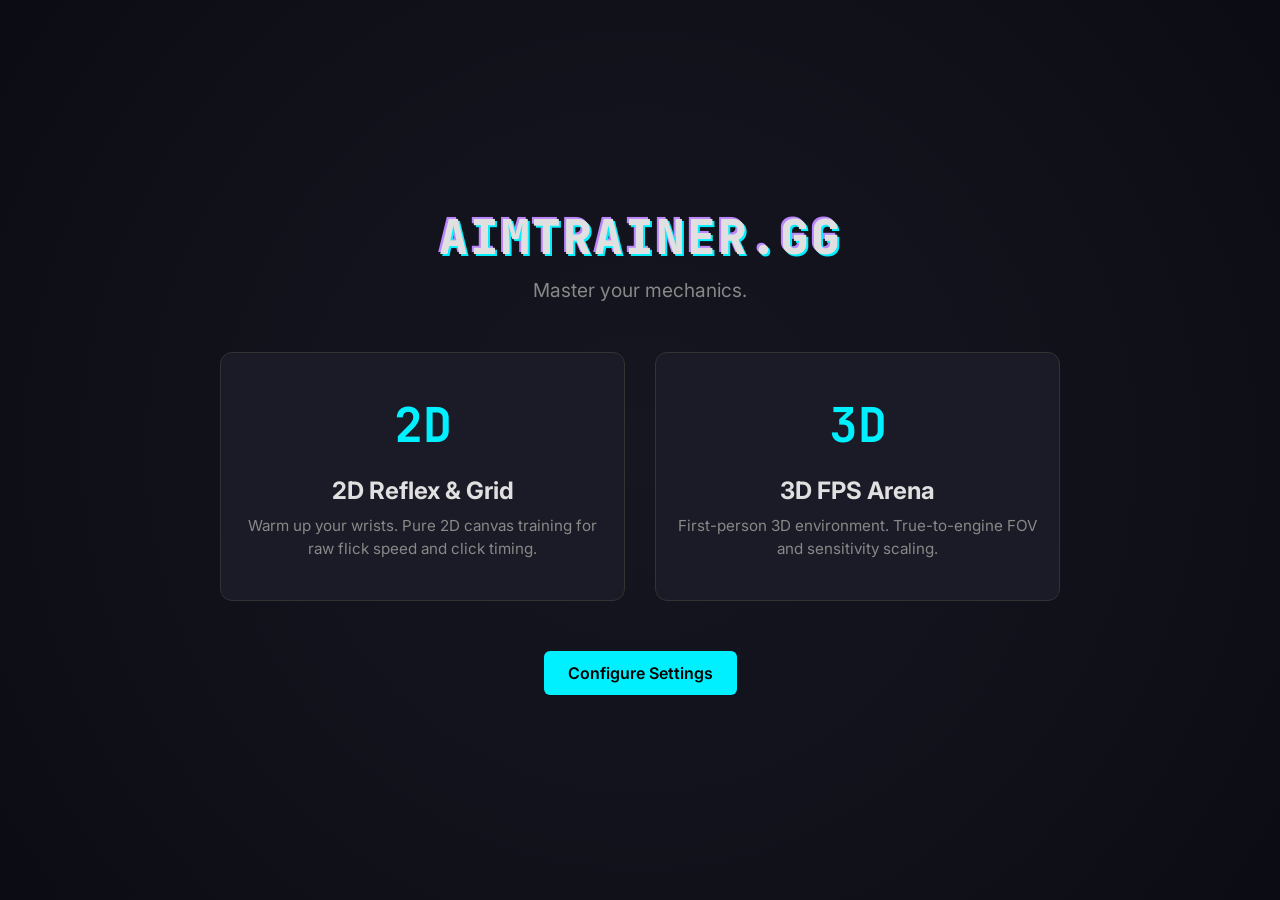
==== index.html @ eeb2322b "Add files via upload" ====
<!DOCTYPE html>
<html lang="en">
<head>
    <meta charset="UTF-8">
    <meta name="viewport" content="width=device-width, initial-scale=1.0">
    <title>AimTrainer.gg | Elite Aim Training</title>
    <link rel="stylesheet" href="main.css">
    <link href="https://fonts.googleapis.com/css2?family=Inter:wght@400;600;800&family=JetBrains+Mono:wght@700&display=swap" rel="stylesheet">
</head>
<body class="hub-body">
    <div class="hub-container">
        <header class="hub-header">
            <h1 class="glitch" data-text="AIMTRAINER.GG">AIMTRAINER.GG</h1>
            <p>Master your mechanics.</p>
        </header>
        
        <main class="mode-selection">
            <a href="2d.html" class="mode-card">
                <div class="mode-icon">2D</div>
                <h2>2D Reflex & Grid</h2>
                <p>Warm up your wrists. Pure 2D canvas training for raw flick speed and click timing.</p>
            </a>
            
            <a href="3d.html" class="mode-card">
                <div class="mode-icon">3D</div>
                <h2>3D FPS Arena</h2>
                <p>First-person 3D environment. True-to-engine FOV and sensitivity scaling.</p>
            </a>
        </main>
        
        <div class="hub-footer">
             <button id="open-settings-hub" class="btn primary-btn">Configure Settings</button>
        </div>
    </div>
    
    <!-- Settings Modal Include -->
    <div id="settings-overlay" class="modal-overlay hidden">
        <div class="modal-content settings-modal">
            <div class="modal-header">
                <h2>Game Settings</h2>
                <button id="close-settings" class="close-btn">&times;</button>
            </div>
            
            <div class="settings-tabs">
                <button class="tab-btn active" data-tab="sens">Mouse & Sens</button>
                <button class="tab-btn" data-tab="crosshair">Crosshair</button>
                <button class="tab-btn" data-tab="display">HUD & Display</button>
                <button class="tab-btn" data-tab="audio">Audio</button>
            </div>
            
            <div class="tab-content-container">
                <!-- Sens Tab -->
                <div id="tab-sens" class="tab-pane active">
                    <div class="setting-group">
                        <label>Base Sensitivity (Multiplier)</label>
                        <div class="slider-group">
                            <input type="range" id="sens-slider" min="0.1" max="5.0" step="0.01" value="1.0">
                            <input type="number" id="sens-input" min="0.1" max="10.0" step="0.01" value="1.0">
                        </div>
                    </div>
                    <div class="setting-group">
                        <label>Game Conversion Preset</label>
                        <select id="sens-preset">
                            <option value="raw">Raw Input</option>
                            <option value="valorant">Valorant (Sens * 1.0)</option>
                            <option value="cs2">CS2 / Apex (Sens * 3.18)</option>
                            <option value="overwatch">Overwatch 2 (Sens * 10.60)</option>
                        </select>
                    </div>
                </div>
                
                <!-- Crosshair Tab -->
                <div id="tab-crosshair" class="tab-pane">
                    <div class="crosshair-preview-box">
                        <div id="crosshair-preview"></div>
                    </div>
                    <div class="setting-group">
                        <label>Style</label>
                        <select id="xhair-style">
                            <option value="cross">Classic Cross (+)</option>
                            <option value="dot">Dot Only</option>
                            <option value="circle">Circle</option>
                            <option value="crossdot">Cross + Dot</option>
                        </select>
                    </div>
                    <div class="setting-group">
                        <label>Color</label>
                        <input type="color" id="xhair-color" value="#00ffff">
                    </div>
                    <div class="setting-group">
                        <label>Length</label>
                        <input type="range" id="xhair-length" min="2" max="30" value="10">
                    </div>
                    <div class="setting-group">
                        <label>Thickness</label>
                        <input type="range" id="xhair-thickness" min="1" max="10" value="2">
                    </div>
                    <div class="setting-group">
                        <label>Gap</label>
                        <input type="range" id="xhair-gap" min="0" max="20" value="5">
                    </div>
                </div>
                
                <!-- Display Tab -->
                <div id="tab-display" class="tab-pane">
                    <div class="setting-group">
                        <label>3D Field of View (FOV)</label>
                        <div class="slider-group">
                             <input type="range" id="fov-slider" min="60" max="120" value="90">
                             <span id="fov-display">90</span>
                        </div>
                    </div>
                     <div class="setting-group checkbox-group">
                        <input type="checkbox" id="show-fps" checked>
                        <label for="show-fps">Show FPS Counter</label>
                    </div>
                    <div class="setting-group checkbox-group">
                        <input type="checkbox" id="show-hitmarker" checked>
                        <label for="show-hitmarker">Show Hitmarker</label>
                    </div>
                </div>
                
                <!-- Audio Tab -->
                <div id="tab-audio" class="tab-pane">
                    <div class="setting-group">
                        <label>Master Volume</label>
                        <input type="range" id="vol-master" min="0" max="100" value="50">
                    </div>
                     <div class="setting-group">
                        <label>Hit Sound (Ding)</label>
                        <input type="range" id="vol-hit" min="0" max="100" value="80">
                    </div>
                    <button id="test-hit-sound" class="btn secondary-btn">Test Hit Sound</button>
                </div>
            </div>
        </div>
    </div>
    
    <script src="settings.js"></script>
    <script src="sound.js"></script>
    <script>
        // Hub specific logic
        document.getElementById('open-settings-hub').addEventListener('click', () => {
            document.getElementById('settings-overlay').classList.remove('hidden');
        });
        document.getElementById('close-settings').addEventListener('click', () => {
            document.getElementById('settings-overlay').classList.add('hidden');
            window.SettingsManager.saveSettings();
        });
    </script>
</body>
</html>
---- main.css ----
:root {
    --bg-dark: #0c0d14;
    --bg-panel: #1a1b26;
    --accent-cyan: #00f0ff;
    --accent-purple: #bb86fc;
    --text-main: #e0e0e0;
    --text-muted: #888;
    --danger: #ff5555;
    
    font-family: 'Inter', sans-serif;
}

* { box-sizing: border-box; margin: 0; padding: 0; }

body {
    background-color: var(--bg-dark);
    color: var(--text-main);
}

/* Typography & Glitch */
.glitch {
    font-family: 'JetBrains Mono', monospace;
    font-size: 3rem;
    font-weight: 800;
    text-transform: uppercase;
    position: relative;
    color: var(--text-main);
    text-shadow: 2px 2px var(--accent-cyan), -2px -2px var(--accent-purple);
    letter-spacing: 2px;
}

/* Hub Styling */
.hub-body {
    display: flex;
    justify-content: center;
    align-items: center;
    min-height: 100vh;
    background: radial-gradient(circle at center, #151620 0%, #0c0d14 100%);
}
.hub-container {
    max-width: 900px;
    width: 90%;
    text-align: center;
}
.hub-header p {
    color: var(--text-muted);
    margin-top: 10px;
    font-size: 1.2rem;
}
.mode-selection {
    display: flex;
    gap: 30px;
    margin: 50px 0;
    justify-content: center;
}
.mode-card {
    background: var(--bg-panel);
    border: 1px solid #333;
    border-radius: 12px;
    padding: 40px 20px;
    width: 45%;
    text-decoration: none;
    color: var(--text-main);
    transition: all 0.3s ease;
    display: flex;
    flex-direction: column;
    align-items: center;
}
.mode-card:hover {
    border-color: var(--accent-cyan);
    transform: translateY(-5px);
    box-shadow: 0 10px 30px rgba(0, 240, 255, 0.1);
}
.mode-icon {
    font-family: 'JetBrains Mono', monospace;
    font-size: 3rem;
    font-weight: bold;
    color: var(--accent-cyan);
    margin-bottom: 20px;
}
.mode-card h2 { margin-bottom: 10px; }
.mode-card p { color: var(--text-muted); font-size: 0.95rem; line-height: 1.5; }

/* Buttons */
.btn {
    padding: 12px 24px;
    border: none;
    border-radius: 6px;
    font-family: 'Inter', sans-serif;
    font-weight: 600;
    cursor: pointer;
    transition: 0.2s;
    font-size: 1rem;
    text-decoration: none;
    display: inline-block;
}
.primary-btn {
    background: var(--accent-cyan);
    color: #000;
}
.primary-btn:hover {
    background: #4dffff;
    box-shadow: 0 0 15px rgba(0, 240, 255, 0.4);
}
.secondary-btn {
    background: transparent;
    border: 1px solid var(--text-muted);
    color: var(--text-main);
}
.secondary-btn:hover {
    background: rgba(255,255,255,0.05);
    border-color: var(--text-main);
}
.btn-group {
    display: flex;
    gap: 15px;
    justify-content: center;
    margin-top: 20px;
}

/* Modals */
.modal-overlay {
    position: fixed;
    top: 0; left: 0; width: 100%; height: 100%;
    background: rgba(12, 13, 20, 0.85);
    backdrop-filter: blur(5px);
    display: flex;
    justify-content: center;
    align-items: center;
    z-index: 1000;
    opacity: 1;
    transition: opacity 0.2s;
}
.modal-overlay.hidden {
    opacity: 0;
    pointer-events: none;
}
.modal-content {
    background: var(--bg-panel);
    border: 1px solid #333;
    border-radius: 12px;
    padding: 30px;
    width: 90%;
    max-width: 600px;
    text-align: center;
    box-shadow: 0 25px 50px rgba(0,0,0,0.5);
}
.modal-content h2 {
    font-family: 'JetBrains Mono', monospace;
    color: var(--accent-cyan);
    margin-bottom: 15px;
    font-size: 1.8rem;
}

/* Settings Specific */
.settings-modal {
    text-align: left;
}
.modal-header {
    display: flex;
    justify-content: space-between;
    align-items: center;
    margin-bottom: 20px;
    border-bottom: 1px solid #333;
    padding-bottom: 15px;
}
.modal-header h2 { margin: 0; }
.close-btn {
    background: none; border: none; color: var(--text-muted);
    font-size: 2rem; cursor: pointer; line-height: 1;
}
.close-btn:hover { color: var(--danger); }

.settings-tabs {
    display: flex;
    border-bottom: 1px solid #333;
    margin-bottom: 20px;
}
.tab-btn {
    background: none; border: none; color: var(--text-muted);
    padding: 10px 20px; font-size: 1rem; cursor: pointer;
    border-bottom: 2px solid transparent;
}
.tab-btn.active {
    color: var(--accent-cyan);
    border-bottom-color: var(--accent-cyan);
}
.tab-btn:hover:not(.active) { color: var(--text-main); }

.tab-pane { display: none; }
.tab-pane.active { display: block; animation: fadeIn 0.3s; }

@keyframes fadeIn {
    from { opacity: 0; transform: translateY(5px); }
    to { opacity: 1; transform: translateY(0); }
}

.setting-group {
    margin-bottom: 20px;
}
.setting-group label {
    display: block; margin-bottom: 8px; font-weight: 600; color: #ccc;
}
.setting-group input[type="range"] {
    width: 100%; cursor: pointer; accent-color: var(--accent-cyan);
}
.slider-group {
    display: flex; align-items: center; gap: 15px;
}
.slider-group input[type="number"] {
    width: 80px; padding: 5px; background: #222; border: 1px solid #444;
    color: white; border-radius: 4px;
}
.slider-group span { font-family: 'JetBrains Mono', monospace; }

.setting-group select {
    width: 100%; padding: 10px; background: #222; border: 1px solid #444;
    color: white; border-radius: 4px; font-family: 'Inter', sans-serif;
}

.checkbox-group {
    display: flex; align-items: center; gap: 10px;
}
.checkbox-group input { width: 18px; height: 18px; accent-color: var(--accent-cyan);}
.checkbox-group label { margin: 0; display: inline; }

.crosshair-preview-box {
    background: #2a2b36;
    height: 150px;
    border-radius: 8px;
    margin-bottom: 20px;
    display: flex;
    justify-content: center;
    align-items: center;
    border: 1px solid #444;
    position: relative;
    overflow: hidden;
}
/* Grid background for preview */
.crosshair-preview-box::before {
    content: ''; position: absolute; top:0; left:0; right:0; bottom:0;
    background-image: linear-gradient(#333 1px, transparent 1px), linear-gradient(90deg, #333 1px, transparent 1px);
    background-size: 20px 20px; opacity: 0.3;
}

/* Results Grid */
.results-grid {
    display: grid; grid-template-columns: 1fr 1fr; gap: 15px; margin: 25px 0; text-align: left;
}
.result-item {
    background: rgba(0,0,0,0.2); padding: 15px; border-radius: 8px;
    display: flex; justify-content: space-between; align-items: center;
}
.result-item span:first-child { color: var(--text-muted); font-size: 0.9rem; text-transform: uppercase; }
.result-item span:last-child { font-family: 'JetBrains Mono', monospace; font-size: 1.2rem; font-weight: bold; }
.result-item .highlight { color: var(--accent-cyan); font-size: 1.5rem;}
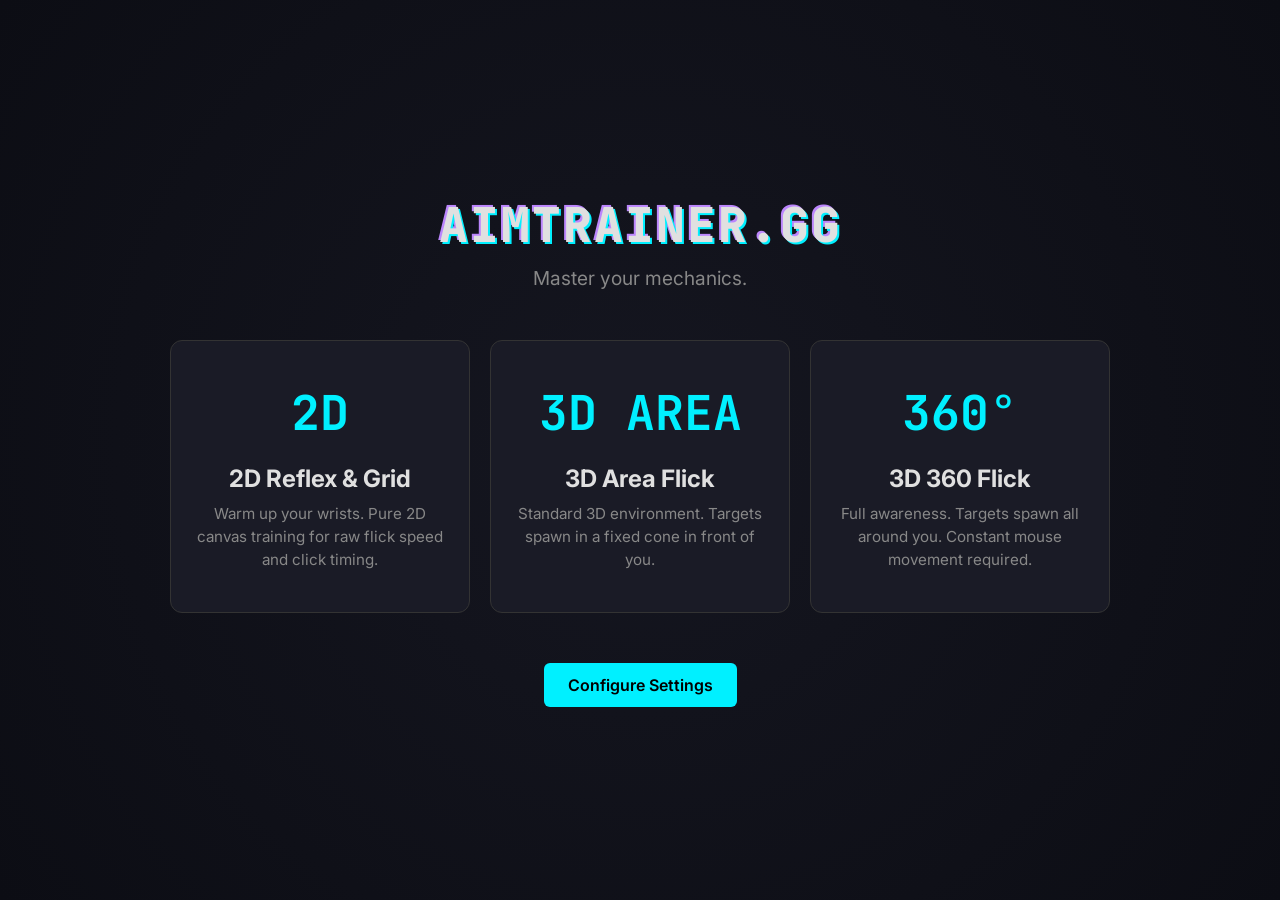
==== commit e977db08: "Add files via upload" ====
--- a/index.html
+++ b/index.html
@@ -5,9 +5,12 @@
     <meta name="viewport" content="width=device-width, initial-scale=1.0">
     <title>AimTrainer.gg | Elite Aim Training</title>
     <link rel="stylesheet" href="main.css">
+    
     <link href="https://fonts.googleapis.com/css2?family=Inter:wght@400;600;800&family=JetBrains+Mono:wght@700&display=swap" rel="stylesheet">
+    
 </head>
 <body class="hub-body">
+    
     <div class="hub-container">
         <header class="hub-header">
             <h1 class="glitch" data-text="AIMTRAINER.GG">AIMTRAINER.GG</h1>
@@ -21,10 +24,16 @@
                 <p>Warm up your wrists. Pure 2D canvas training for raw flick speed and click timing.</p>
             </a>
             
-            <a href="3d.html" class="mode-card">
-                <div class="mode-icon">3D</div>
-                <h2>3D FPS Arena</h2>
-                <p>First-person 3D environment. True-to-engine FOV and sensitivity scaling.</p>
+            <a href="3d.html?mode=area" class="mode-card">
+                <div class="mode-icon">3D AREA</div>
+                <h2>3D Area Flick</h2>
+                <p>Standard 3D environment. Targets spawn in a fixed cone in front of you.</p>
+            </a>
+
+            <a href="3d.html?mode=360" class="mode-card">
+                <div class="mode-icon">360°</div>
+                <h2>3D 360 Flick</h2>
+                <p>Full awareness. Targets spawn all around you. Constant mouse movement required.</p>
             </a>
         </main>
         
@@ -32,8 +41,9 @@
              <button id="open-settings-hub" class="btn primary-btn">Configure Settings</button>
         </div>
     </div>
+
     
-    <!-- Settings Modal Include -->
+    <!-- Shared Settings Modal -->
     <div id="settings-overlay" class="modal-overlay hidden">
         <div class="modal-content settings-modal">
             <div class="modal-header">
@@ -44,7 +54,7 @@
             <div class="settings-tabs">
                 <button class="tab-btn active" data-tab="sens">Mouse & Sens</button>
                 <button class="tab-btn" data-tab="crosshair">Crosshair</button>
-                <button class="tab-btn" data-tab="display">HUD & Display</button>
+                <button class="tab-btn" data-tab="display">HUD & Targets</button>
                 <button class="tab-btn" data-tab="audio">Audio</button>
             </div>
             
@@ -104,6 +114,18 @@
                 <!-- Display Tab -->
                 <div id="tab-display" class="tab-pane">
                     <div class="setting-group">
+                        <label>Target Shape</label>
+                        <select id="target-shape">
+                            <option value="square">Squares / Cubes</option>
+                            <option value="circle">Circles / Spheres</option>
+                        </select>
+                    </div>
+                    <div class="setting-group checkbox-group">
+                        <input type="checkbox" id="show-target-hitboxes">
+                        <label for="show-target-hitboxes">Show Target Hitboxes (Red Outline)</label>
+                    </div>
+                    <hr style="border: 1px solid #333; margin: 15px 0;">
+                    <div class="setting-group">
                         <label>3D Field of View (FOV)</label>
                         <div class="slider-group">
                              <input type="range" id="fov-slider" min="60" max="120" value="90">
@@ -136,10 +158,10 @@
         </div>
     </div>
     
+    
     <script src="settings.js"></script>
     <script src="sound.js"></script>
     <script>
-        // Hub specific logic
         document.getElementById('open-settings-hub').addEventListener('click', () => {
             document.getElementById('settings-overlay').classList.remove('hidden');
         });
@@ -148,5 +170,6 @@
             window.SettingsManager.saveSettings();
         });
     </script>
+
 </body>
 </html>
--- a/main.css
+++ b/main.css
@@ -1,257 +1,53 @@
 
-:root {
-    --bg-dark: #0c0d14;
-    --bg-panel: #1a1b26;
-    --accent-cyan: #00f0ff;
-    --accent-purple: #bb86fc;
-    --text-main: #e0e0e0;
-    --text-muted: #888;
-    --danger: #ff5555;
-    
-    font-family: 'Inter', sans-serif;
-}
-
+:root { --bg-dark: #0c0d14; --bg-panel: #1a1b26; --accent-cyan: #00f0ff; --accent-purple: #bb86fc; --text-main: #e0e0e0; --text-muted: #888; --danger: #ff5555; font-family: 'Inter', sans-serif; }
 * { box-sizing: border-box; margin: 0; padding: 0; }
-
-body {
-    background-color: var(--bg-dark);
-    color: var(--text-main);
-}
-
-/* Typography & Glitch */
-.glitch {
-    font-family: 'JetBrains Mono', monospace;
-    font-size: 3rem;
-    font-weight: 800;
-    text-transform: uppercase;
-    position: relative;
-    color: var(--text-main);
-    text-shadow: 2px 2px var(--accent-cyan), -2px -2px var(--accent-purple);
-    letter-spacing: 2px;
-}
-
-/* Hub Styling */
-.hub-body {
-    display: flex;
-    justify-content: center;
-    align-items: center;
-    min-height: 100vh;
-    background: radial-gradient(circle at center, #151620 0%, #0c0d14 100%);
-}
-.hub-container {
-    max-width: 900px;
-    width: 90%;
-    text-align: center;
-}
-.hub-header p {
-    color: var(--text-muted);
-    margin-top: 10px;
-    font-size: 1.2rem;
-}
-.mode-selection {
-    display: flex;
-    gap: 30px;
-    margin: 50px 0;
-    justify-content: center;
-}
-.mode-card {
-    background: var(--bg-panel);
-    border: 1px solid #333;
-    border-radius: 12px;
-    padding: 40px 20px;
-    width: 45%;
-    text-decoration: none;
-    color: var(--text-main);
-    transition: all 0.3s ease;
-    display: flex;
-    flex-direction: column;
-    align-items: center;
-}
-.mode-card:hover {
-    border-color: var(--accent-cyan);
-    transform: translateY(-5px);
-    box-shadow: 0 10px 30px rgba(0, 240, 255, 0.1);
-}
-.mode-icon {
-    font-family: 'JetBrains Mono', monospace;
-    font-size: 3rem;
-    font-weight: bold;
-    color: var(--accent-cyan);
-    margin-bottom: 20px;
-}
+body { background-color: var(--bg-dark); color: var(--text-main); }
+.glitch { font-family: 'JetBrains Mono', monospace; font-size: 3rem; font-weight: 800; text-transform: uppercase; position: relative; color: var(--text-main); text-shadow: 2px 2px var(--accent-cyan), -2px -2px var(--accent-purple); letter-spacing: 2px; }
+.hub-body { display: flex; justify-content: center; align-items: center; min-height: 100vh; background: radial-gradient(circle at center, #151620 0%, #0c0d14 100%); }
+.hub-container { max-width: 1000px; width: 95%; text-align: center; }
+.hub-header p { color: var(--text-muted); margin-top: 10px; font-size: 1.2rem; }
+.mode-selection { display: flex; gap: 20px; margin: 50px 0; justify-content: center; flex-wrap: wrap; }
+.mode-card { background: var(--bg-panel); border: 1px solid #333; border-radius: 12px; padding: 40px 20px; width: 30%; min-width: 250px; text-decoration: none; color: var(--text-main); transition: all 0.3s ease; display: flex; flex-direction: column; align-items: center; }
+.mode-card:hover { border-color: var(--accent-cyan); transform: translateY(-5px); box-shadow: 0 10px 30px rgba(0, 240, 255, 0.1); }
+.mode-icon { font-family: 'JetBrains Mono', monospace; font-size: 3rem; font-weight: bold; color: var(--accent-cyan); margin-bottom: 20px; }
 .mode-card h2 { margin-bottom: 10px; }
 .mode-card p { color: var(--text-muted); font-size: 0.95rem; line-height: 1.5; }
-
-/* Buttons */
-.btn {
-    padding: 12px 24px;
-    border: none;
-    border-radius: 6px;
-    font-family: 'Inter', sans-serif;
-    font-weight: 600;
-    cursor: pointer;
-    transition: 0.2s;
-    font-size: 1rem;
-    text-decoration: none;
-    display: inline-block;
-}
-.primary-btn {
-    background: var(--accent-cyan);
-    color: #000;
-}
-.primary-btn:hover {
-    background: #4dffff;
-    box-shadow: 0 0 15px rgba(0, 240, 255, 0.4);
-}
-.secondary-btn {
-    background: transparent;
-    border: 1px solid var(--text-muted);
-    color: var(--text-main);
-}
-.secondary-btn:hover {
-    background: rgba(255,255,255,0.05);
-    border-color: var(--text-main);
-}
-.btn-group {
-    display: flex;
-    gap: 15px;
-    justify-content: center;
-    margin-top: 20px;
-}
-
-/* Modals */
-.modal-overlay {
-    position: fixed;
-    top: 0; left: 0; width: 100%; height: 100%;
-    background: rgba(12, 13, 20, 0.85);
-    backdrop-filter: blur(5px);
-    display: flex;
-    justify-content: center;
-    align-items: center;
-    z-index: 1000;
-    opacity: 1;
-    transition: opacity 0.2s;
-}
-.modal-overlay.hidden {
-    opacity: 0;
-    pointer-events: none;
-}
-.modal-content {
-    background: var(--bg-panel);
-    border: 1px solid #333;
-    border-radius: 12px;
-    padding: 30px;
-    width: 90%;
-    max-width: 600px;
-    text-align: center;
-    box-shadow: 0 25px 50px rgba(0,0,0,0.5);
-}
-.modal-content h2 {
-    font-family: 'JetBrains Mono', monospace;
-    color: var(--accent-cyan);
-    margin-bottom: 15px;
-    font-size: 1.8rem;
-}
-
-/* Settings Specific */
-.settings-modal {
-    text-align: left;
-}
-.modal-header {
-    display: flex;
-    justify-content: space-between;
-    align-items: center;
-    margin-bottom: 20px;
-    border-bottom: 1px solid #333;
-    padding-bottom: 15px;
-}
+.btn { padding: 12px 24px; border: none; border-radius: 6px; font-family: 'Inter', sans-serif; font-weight: 600; cursor: pointer; transition: 0.2s; font-size: 1rem; text-decoration: none; display: inline-block; }
+.primary-btn { background: var(--accent-cyan); color: #000; }
+.primary-btn:hover { background: #4dffff; box-shadow: 0 0 15px rgba(0, 240, 255, 0.4); }
+.secondary-btn { background: transparent; border: 1px solid var(--text-muted); color: var(--text-main); }
+.secondary-btn:hover { background: rgba(255,255,255,0.05); border-color: var(--text-main); }
+.btn-group { display: flex; gap: 15px; justify-content: center; margin-top: 20px; }
+.modal-overlay { position: fixed; top: 0; left: 0; width: 100%; height: 100%; background: rgba(12, 13, 20, 0.85); backdrop-filter: blur(5px); display: flex; justify-content: center; align-items: center; z-index: 1000; opacity: 1; transition: opacity 0.2s; }
+.modal-overlay.hidden { opacity: 0; pointer-events: none; }
+.modal-content { background: var(--bg-panel); border: 1px solid #333; border-radius: 12px; padding: 30px; width: 90%; max-width: 600px; text-align: center; box-shadow: 0 25px 50px rgba(0,0,0,0.5); }
+.modal-content h2 { font-family: 'JetBrains Mono', monospace; color: var(--accent-cyan); margin-bottom: 15px; font-size: 1.8rem; }
+.settings-modal { text-align: left; }
+.modal-header { display: flex; justify-content: space-between; align-items: center; margin-bottom: 20px; border-bottom: 1px solid #333; padding-bottom: 15px; }
 .modal-header h2 { margin: 0; }
-.close-btn {
-    background: none; border: none; color: var(--text-muted);
-    font-size: 2rem; cursor: pointer; line-height: 1;
-}
+.close-btn { background: none; border: none; color: var(--text-muted); font-size: 2rem; cursor: pointer; line-height: 1; }
 .close-btn:hover { color: var(--danger); }
-
-.settings-tabs {
-    display: flex;
-    border-bottom: 1px solid #333;
-    margin-bottom: 20px;
-}
-.tab-btn {
-    background: none; border: none; color: var(--text-muted);
-    padding: 10px 20px; font-size: 1rem; cursor: pointer;
-    border-bottom: 2px solid transparent;
-}
-.tab-btn.active {
-    color: var(--accent-cyan);
-    border-bottom-color: var(--accent-cyan);
-}
+.settings-tabs { display: flex; border-bottom: 1px solid #333; margin-bottom: 20px; }
+.tab-btn { background: none; border: none; color: var(--text-muted); padding: 10px 20px; font-size: 1rem; cursor: pointer; border-bottom: 2px solid transparent; }
+.tab-btn.active { color: var(--accent-cyan); border-bottom-color: var(--accent-cyan); }
 .tab-btn:hover:not(.active) { color: var(--text-main); }
-
 .tab-pane { display: none; }
 .tab-pane.active { display: block; animation: fadeIn 0.3s; }
-
-@keyframes fadeIn {
-    from { opacity: 0; transform: translateY(5px); }
-    to { opacity: 1; transform: translateY(0); }
-}
-
-.setting-group {
-    margin-bottom: 20px;
-}
-.setting-group label {
-    display: block; margin-bottom: 8px; font-weight: 600; color: #ccc;
-}
-.setting-group input[type="range"] {
-    width: 100%; cursor: pointer; accent-color: var(--accent-cyan);
-}
-.slider-group {
-    display: flex; align-items: center; gap: 15px;
-}
-.slider-group input[type="number"] {
-    width: 80px; padding: 5px; background: #222; border: 1px solid #444;
-    color: white; border-radius: 4px;
-}
+@keyframes fadeIn { from { opacity: 0; transform: translateY(5px); } to { opacity: 1; transform: translateY(0); } }
+.setting-group { margin-bottom: 20px; }
+.setting-group label { display: block; margin-bottom: 8px; font-weight: 600; color: #ccc; }
+.setting-group input[type="range"] { width: 100%; cursor: pointer; accent-color: var(--accent-cyan); }
+.slider-group { display: flex; align-items: center; gap: 15px; }
+.slider-group input[type="number"] { width: 80px; padding: 5px; background: #222; border: 1px solid #444; color: white; border-radius: 4px; }
 .slider-group span { font-family: 'JetBrains Mono', monospace; }
-
-.setting-group select {
-    width: 100%; padding: 10px; background: #222; border: 1px solid #444;
-    color: white; border-radius: 4px; font-family: 'Inter', sans-serif;
-}
-
-.checkbox-group {
-    display: flex; align-items: center; gap: 10px;
-}
+.setting-group select { width: 100%; padding: 10px; background: #222; border: 1px solid #444; color: white; border-radius: 4px; font-family: 'Inter', sans-serif; }
+.checkbox-group { display: flex; align-items: center; gap: 10px; }
 .checkbox-group input { width: 18px; height: 18px; accent-color: var(--accent-cyan);}
 .checkbox-group label { margin: 0; display: inline; }
-
-.crosshair-preview-box {
-    background: #2a2b36;
-    height: 150px;
-    border-radius: 8px;
-    margin-bottom: 20px;
-    display: flex;
-    justify-content: center;
-    align-items: center;
-    border: 1px solid #444;
-    position: relative;
-    overflow: hidden;
-}
-/* Grid background for preview */
-.crosshair-preview-box::before {
-    content: ''; position: absolute; top:0; left:0; right:0; bottom:0;
-    background-image: linear-gradient(#333 1px, transparent 1px), linear-gradient(90deg, #333 1px, transparent 1px);
-    background-size: 20px 20px; opacity: 0.3;
-}
-
-/* Results Grid */
-.results-grid {
-    display: grid; grid-template-columns: 1fr 1fr; gap: 15px; margin: 25px 0; text-align: left;
-}
-.result-item {
-    background: rgba(0,0,0,0.2); padding: 15px; border-radius: 8px;
-    display: flex; justify-content: space-between; align-items: center;
-}
+.crosshair-preview-box { background: #2a2b36; height: 150px; border-radius: 8px; margin-bottom: 20px; display: flex; justify-content: center; align-items: center; border: 1px solid #444; position: relative; overflow: hidden; }
+.crosshair-preview-box::before { content: ''; position: absolute; top:0; left:0; right:0; bottom:0; background-image: linear-gradient(#333 1px, transparent 1px), linear-gradient(90deg, #333 1px, transparent 1px); background-size: 20px 20px; opacity: 0.3; }
+.results-grid { display: grid; grid-template-columns: 1fr 1fr; gap: 15px; margin: 25px 0; text-align: left; }
+.result-item { background: rgba(0,0,0,0.2); padding: 15px; border-radius: 8px; display: flex; justify-content: space-between; align-items: center; }
 .result-item span:first-child { color: var(--text-muted); font-size: 0.9rem; text-transform: uppercase; }
 .result-item span:last-child { font-family: 'JetBrains Mono', monospace; font-size: 1.2rem; font-weight: bold; }
 .result-item .highlight { color: var(--accent-cyan); font-size: 1.5rem;}
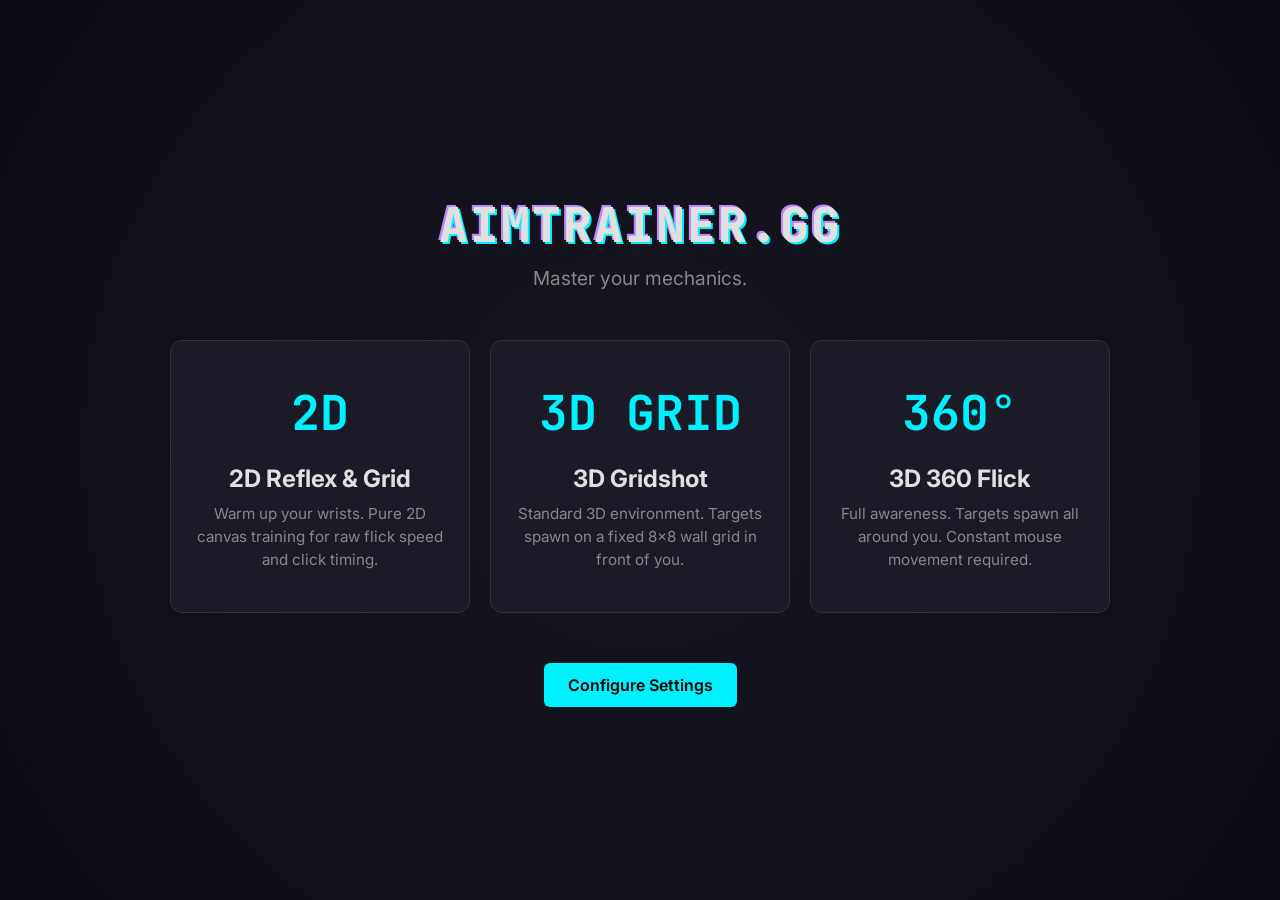
==== commit 0339fff9: "Add files via upload" ====
--- a/index.html
+++ b/index.html
@@ -24,10 +24,10 @@
                 <p>Warm up your wrists. Pure 2D canvas training for raw flick speed and click timing.</p>
             </a>
             
-            <a href="3d.html?mode=area" class="mode-card">
-                <div class="mode-icon">3D AREA</div>
-                <h2>3D Area Flick</h2>
-                <p>Standard 3D environment. Targets spawn in a fixed cone in front of you.</p>
+            <a href="3d.html?mode=grid" class="mode-card">
+                <div class="mode-icon">3D GRID</div>
+                <h2>3D Gridshot</h2>
+                <p>Standard 3D environment. Targets spawn on a fixed 8x8 wall grid in front of you.</p>
             </a>
 
             <a href="3d.html?mode=360" class="mode-card">
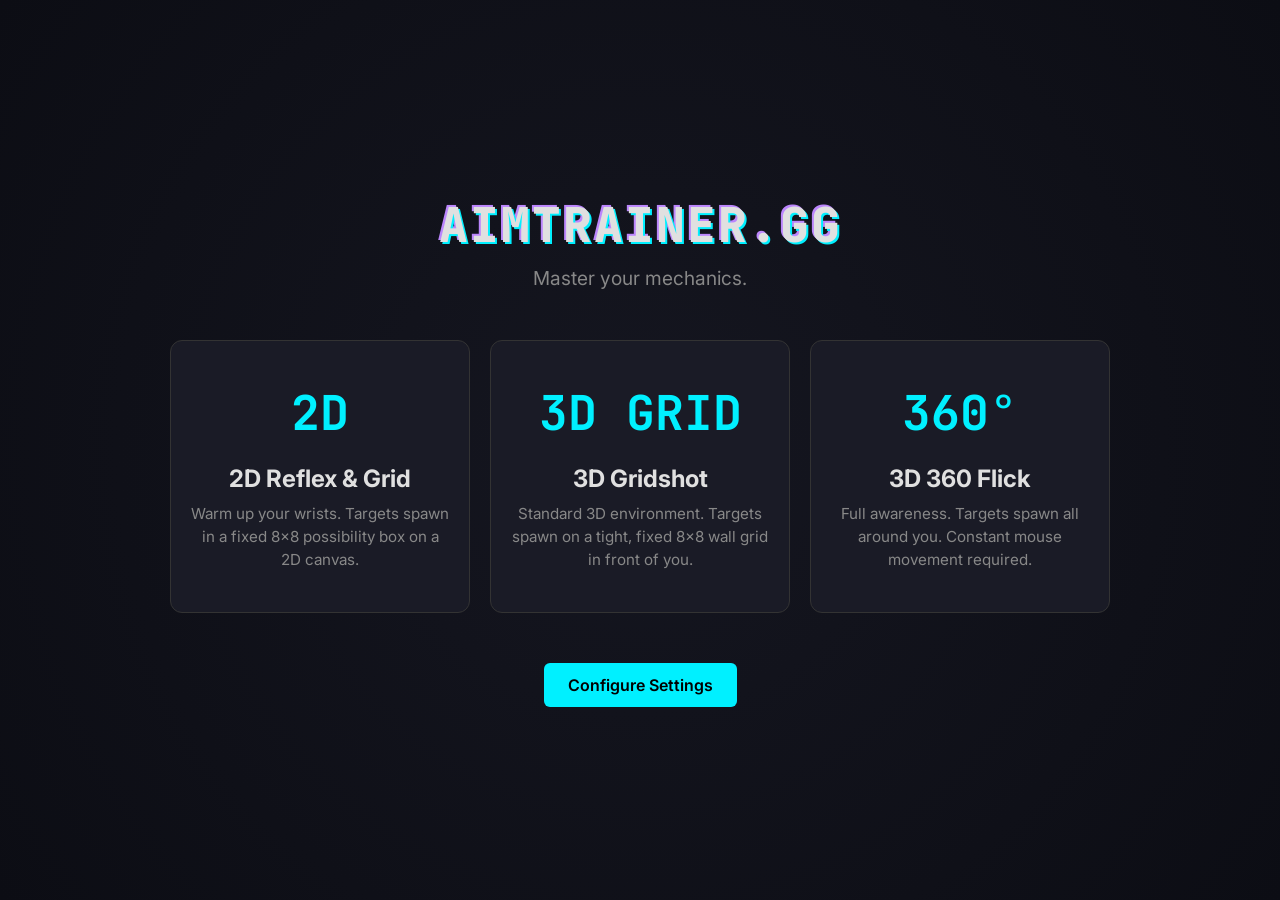
==== commit 91a97732: "Add files via upload" ====
--- a/index.html
+++ b/index.html
@@ -21,13 +21,13 @@
             <a href="2d.html" class="mode-card">
                 <div class="mode-icon">2D</div>
                 <h2>2D Reflex & Grid</h2>
-                <p>Warm up your wrists. Pure 2D canvas training for raw flick speed and click timing.</p>
+                <p>Warm up your wrists. Targets spawn in a fixed 8x8 possibility box on a 2D canvas.</p>
             </a>
             
             <a href="3d.html?mode=grid" class="mode-card">
                 <div class="mode-icon">3D GRID</div>
                 <h2>3D Gridshot</h2>
-                <p>Standard 3D environment. Targets spawn on a fixed 8x8 wall grid in front of you.</p>
+                <p>Standard 3D environment. Targets spawn on a tight, fixed 8x8 wall grid in front of you.</p>
             </a>
 
             <a href="3d.html?mode=360" class="mode-card">
@@ -52,9 +52,10 @@
             </div>
             
             <div class="settings-tabs">
-                <button class="tab-btn active" data-tab="sens">Mouse & Sens</button>
+                <button class="tab-btn active" data-tab="sens">Mouse</button>
                 <button class="tab-btn" data-tab="crosshair">Crosshair</button>
-                <button class="tab-btn" data-tab="display">HUD & Targets</button>
+                <button class="tab-btn" data-tab="target">Target Design</button>
+                <button class="tab-btn" data-tab="display">Display</button>
                 <button class="tab-btn" data-tab="audio">Audio</button>
             </div>
             
@@ -110,9 +111,9 @@
                         <input type="range" id="xhair-gap" min="0" max="20" value="5">
                     </div>
                 </div>
-                
-                <!-- Display Tab -->
-                <div id="tab-display" class="tab-pane">
+
+                <!-- Target Design Tab -->
+                <div id="tab-target" class="tab-pane">
                     <div class="setting-group">
                         <label>Target Shape</label>
                         <select id="target-shape">
@@ -120,11 +121,32 @@
                             <option value="circle">Circles / Spheres</option>
                         </select>
                     </div>
+                    <div class="setting-group">
+                        <label>Target Pattern / Texture</label>
+                        <select id="target-pattern">
+                            <option value="grid">Grid Design (Default)</option>
+                            <option value="solid">Solid Color</option>
+                        </select>
+                    </div>
+                    <div class="setting-group">
+                        <label>Target Color</label>
+                        <input type="color" id="target-color" value="#00f0ff">
+                    </div>
+                    <div class="setting-group">
+                        <label>Target Size (%)</label>
+                        <div class="slider-group">
+                            <input type="range" id="target-size" min="50" max="150" value="100">
+                            <span id="target-size-display">100%</span>
+                        </div>
+                    </div>
                     <div class="setting-group checkbox-group">
                         <input type="checkbox" id="show-target-hitboxes">
-                        <label for="show-target-hitboxes">Show Target Hitboxes (Red Outline)</label>
+                        <label for="show-target-hitboxes">Show Hitboxes (Red Outline)</label>
                     </div>
-                    <hr style="border: 1px solid #333; margin: 15px 0;">
+                </div>
+                
+                <!-- Display Tab -->
+                <div id="tab-display" class="tab-pane">
                     <div class="setting-group">
                         <label>3D Field of View (FOV)</label>
                         <div class="slider-group">
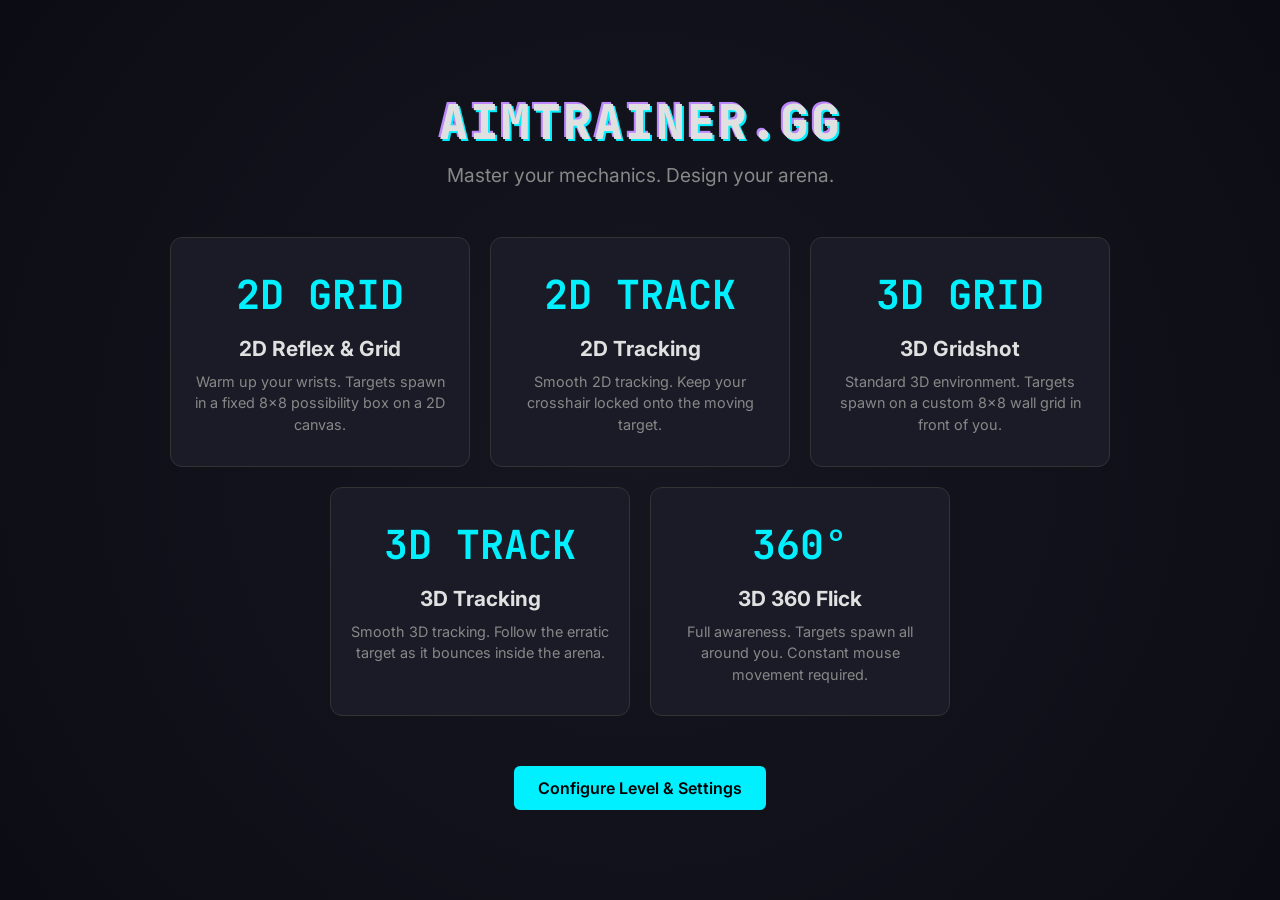
==== commit 9024e9c0: "Add files via upload" ====
--- a/index.html
+++ b/index.html
@@ -5,29 +5,38 @@
     <meta name="viewport" content="width=device-width, initial-scale=1.0">
     <title>AimTrainer.gg | Elite Aim Training</title>
     <link rel="stylesheet" href="main.css">
-    
     <link href="https://fonts.googleapis.com/css2?family=Inter:wght@400;600;800&family=JetBrains+Mono:wght@700&display=swap" rel="stylesheet">
-    
 </head>
 <body class="hub-body">
-    
     <div class="hub-container">
         <header class="hub-header">
             <h1 class="glitch" data-text="AIMTRAINER.GG">AIMTRAINER.GG</h1>
-            <p>Master your mechanics.</p>
+            <p>Master your mechanics. Design your arena.</p>
         </header>
         
         <main class="mode-selection">
-            <a href="2d.html" class="mode-card">
-                <div class="mode-icon">2D</div>
+            <a href="2d.html?mode=grid" class="mode-card">
+                <div class="mode-icon">2D GRID</div>
                 <h2>2D Reflex & Grid</h2>
                 <p>Warm up your wrists. Targets spawn in a fixed 8x8 possibility box on a 2D canvas.</p>
+            </a>
+
+            <a href="2d.html?mode=tracking" class="mode-card">
+                <div class="mode-icon">2D TRACK</div>
+                <h2>2D Tracking</h2>
+                <p>Smooth 2D tracking. Keep your crosshair locked onto the moving target.</p>
             </a>
             
             <a href="3d.html?mode=grid" class="mode-card">
                 <div class="mode-icon">3D GRID</div>
                 <h2>3D Gridshot</h2>
-                <p>Standard 3D environment. Targets spawn on a tight, fixed 8x8 wall grid in front of you.</p>
+                <p>Standard 3D environment. Targets spawn on a custom 8x8 wall grid in front of you.</p>
+            </a>
+
+            <a href="3d.html?mode=tracking" class="mode-card">
+                <div class="mode-icon">3D TRACK</div>
+                <h2>3D Tracking</h2>
+                <p>Smooth 3D tracking. Follow the erratic target as it bounces inside the arena.</p>
             </a>
 
             <a href="3d.html?mode=360" class="mode-card">
@@ -38,11 +47,10 @@
         </main>
         
         <div class="hub-footer">
-             <button id="open-settings-hub" class="btn primary-btn">Configure Settings</button>
+             <button id="open-settings-hub" class="btn primary-btn">Configure Level & Settings</button>
         </div>
     </div>
 
-    
     <!-- Shared Settings Modal -->
     <div id="settings-overlay" class="modal-overlay hidden">
         <div class="modal-content settings-modal">
@@ -55,6 +63,7 @@
                 <button class="tab-btn active" data-tab="sens">Mouse</button>
                 <button class="tab-btn" data-tab="crosshair">Crosshair</button>
                 <button class="tab-btn" data-tab="target">Target Design</button>
+                <button class="tab-btn" data-tab="arena">Level / Arena</button>
                 <button class="tab-btn" data-tab="display">Display</button>
                 <button class="tab-btn" data-tab="audio">Audio</button>
             </div>
@@ -135,7 +144,7 @@
                     <div class="setting-group">
                         <label>Target Size (%)</label>
                         <div class="slider-group">
-                            <input type="range" id="target-size" min="50" max="150" value="100">
+                            <input type="range" id="target-size" min="30" max="150" value="100">
                             <span id="target-size-display">100%</span>
                         </div>
                     </div>
@@ -144,6 +153,30 @@
                         <label for="show-target-hitboxes">Show Hitboxes (Red Outline)</label>
                     </div>
                 </div>
+
+                <!-- Arena Level Designer Tab -->
+                <div id="tab-arena" class="tab-pane">
+                    <div class="setting-group">
+                        <label>Possibox Size / Scale (%)</label>
+                        <div class="slider-group">
+                            <input type="range" id="arena-scale" min="40" max="150" value="100">
+                            <span id="arena-scale-display">100%</span>
+                        </div>
+                        <p style="font-size: 0.8rem; color: #888; margin-top: 5px;">Scales the 8x8 spawning grid bounds (2D & 3D).</p>
+                    </div>
+                    <div class="setting-group">
+                        <label>Target Distance (3D Only)</label>
+                        <div class="slider-group">
+                            <input type="range" id="arena-dist" min="10" max="50" value="20">
+                            <span id="arena-dist-display">20m</span>
+                        </div>
+                        <p style="font-size: 0.8rem; color: #888; margin-top: 5px;">How far away the spawning wall is pushed.</p>
+                    </div>
+                    <div class="setting-group checkbox-group">
+                        <input type="checkbox" id="show-gun" checked>
+                        <label for="show-gun">Show 3D Gun Model</label>
+                    </div>
+                </div>
                 
                 <!-- Display Tab -->
                 <div id="tab-display" class="tab-pane">
@@ -179,8 +212,7 @@
             </div>
         </div>
     </div>
-    
-    
+
     <script src="settings.js"></script>
     <script src="sound.js"></script>
     <script>
@@ -192,6 +224,5 @@
             window.SettingsManager.saveSettings();
         });
     </script>
-
 </body>
 </html>
--- a/main.css
+++ b/main.css
@@ -7,11 +7,11 @@
 .hub-container { max-width: 1000px; width: 95%; text-align: center; }
 .hub-header p { color: var(--text-muted); margin-top: 10px; font-size: 1.2rem; }
 .mode-selection { display: flex; gap: 20px; margin: 50px 0; justify-content: center; flex-wrap: wrap; }
-.mode-card { background: var(--bg-panel); border: 1px solid #333; border-radius: 12px; padding: 40px 20px; width: 30%; min-width: 250px; text-decoration: none; color: var(--text-main); transition: all 0.3s ease; display: flex; flex-direction: column; align-items: center; }
+.mode-card { background: var(--bg-panel); border: 1px solid #333; border-radius: 12px; padding: 30px 20px; width: 30%; min-width: 250px; text-decoration: none; color: var(--text-main); transition: all 0.3s ease; display: flex; flex-direction: column; align-items: center; }
 .mode-card:hover { border-color: var(--accent-cyan); transform: translateY(-5px); box-shadow: 0 10px 30px rgba(0, 240, 255, 0.1); }
-.mode-icon { font-family: 'JetBrains Mono', monospace; font-size: 3rem; font-weight: bold; color: var(--accent-cyan); margin-bottom: 20px; }
-.mode-card h2 { margin-bottom: 10px; }
-.mode-card p { color: var(--text-muted); font-size: 0.95rem; line-height: 1.5; }
+.mode-icon { font-family: 'JetBrains Mono', monospace; font-size: 2.5rem; font-weight: bold; color: var(--accent-cyan); margin-bottom: 15px; }
+.mode-card h2 { margin-bottom: 10px; font-size: 1.3rem; }
+.mode-card p { color: var(--text-muted); font-size: 0.9rem; line-height: 1.5; }
 .btn { padding: 12px 24px; border: none; border-radius: 6px; font-family: 'Inter', sans-serif; font-weight: 600; cursor: pointer; transition: 0.2s; font-size: 1rem; text-decoration: none; display: inline-block; }
 .primary-btn { background: var(--accent-cyan); color: #000; }
 .primary-btn:hover { background: #4dffff; box-shadow: 0 0 15px rgba(0, 240, 255, 0.4); }
@@ -27,8 +27,8 @@
 .modal-header h2 { margin: 0; }
 .close-btn { background: none; border: none; color: var(--text-muted); font-size: 2rem; cursor: pointer; line-height: 1; }
 .close-btn:hover { color: var(--danger); }
-.settings-tabs { display: flex; border-bottom: 1px solid #333; margin-bottom: 20px; }
-.tab-btn { background: none; border: none; color: var(--text-muted); padding: 10px 20px; font-size: 1rem; cursor: pointer; border-bottom: 2px solid transparent; }
+.settings-tabs { display: flex; border-bottom: 1px solid #333; margin-bottom: 20px; overflow-x: auto;}
+.tab-btn { background: none; border: none; color: var(--text-muted); padding: 10px 15px; font-size: 0.95rem; cursor: pointer; border-bottom: 2px solid transparent; white-space: nowrap;}
 .tab-btn.active { color: var(--accent-cyan); border-bottom-color: var(--accent-cyan); }
 .tab-btn:hover:not(.active) { color: var(--text-main); }
 .tab-pane { display: none; }
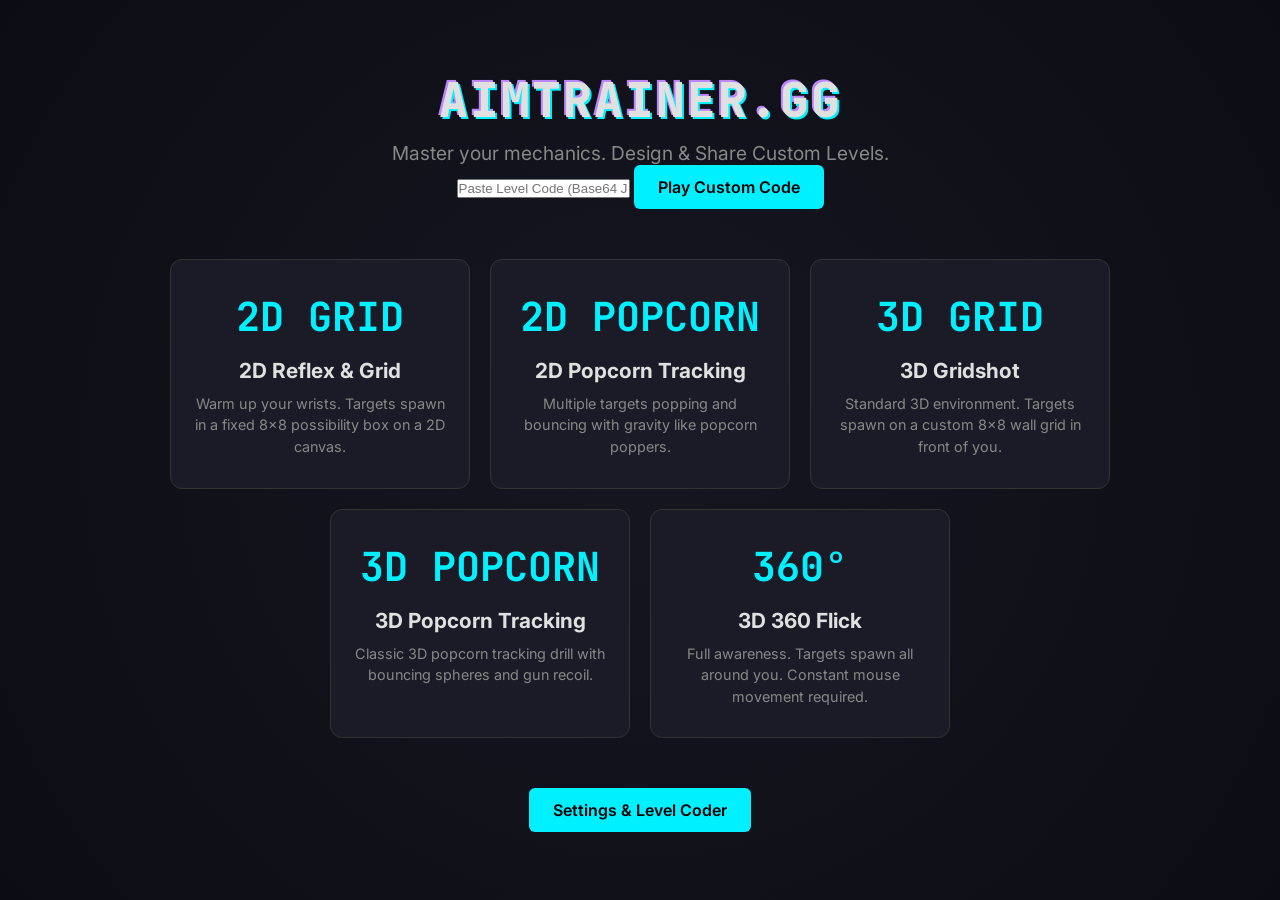
==== commit 8f050315: "Update index.html" ====
--- a/index.html
+++ b/index.html
@@ -11,8 +11,14 @@
     <div class="hub-container">
         <header class="hub-header">
             <h1 class="glitch" data-text="AIMTRAINER.GG">AIMTRAINER.GG</h1>
-            <p>Master your mechanics. Design your arena.</p>
+            <p>Master your mechanics. Design & Share Custom Levels.</p>
         </header>
+
+        <!-- Hub Level Code Import Box -->
+        <div class="hub-import-box">
+            <input type="text" id="hub-level-code" placeholder="Paste Level Code (Base64 JSON)...">
+            <button id="hub-load-code-btn" class="btn primary-btn">Play Custom Code</button>
+        </div>
         
         <main class="mode-selection">
             <a href="2d.html?mode=grid" class="mode-card">
@@ -22,9 +28,9 @@
             </a>
 
             <a href="2d.html?mode=tracking" class="mode-card">
-                <div class="mode-icon">2D TRACK</div>
-                <h2>2D Tracking</h2>
-                <p>Smooth 2D tracking. Keep your crosshair locked onto the moving target.</p>
+                <div class="mode-icon">2D POPCORN</div>
+                <h2>2D Popcorn Tracking</h2>
+                <p>Multiple targets popping and bouncing with gravity like popcorn poppers.</p>
             </a>
             
             <a href="3d.html?mode=grid" class="mode-card">
@@ -34,9 +40,9 @@
             </a>
 
             <a href="3d.html?mode=tracking" class="mode-card">
-                <div class="mode-icon">3D TRACK</div>
-                <h2>3D Tracking</h2>
-                <p>Smooth 3D tracking. Follow the erratic target as it bounces inside the arena.</p>
+                <div class="mode-icon">3D POPCORN</div>
+                <h2>3D Popcorn Tracking</h2>
+                <p>Classic 3D popcorn tracking drill with bouncing spheres and gun recoil.</p>
             </a>
 
             <a href="3d.html?mode=360" class="mode-card">
@@ -47,7 +53,7 @@
         </main>
         
         <div class="hub-footer">
-             <button id="open-settings-hub" class="btn primary-btn">Configure Level & Settings</button>
+             <button id="open-settings-hub" class="btn primary-btn">Settings & Level Coder</button>
         </div>
     </div>
 
@@ -55,7 +61,7 @@
     <div id="settings-overlay" class="modal-overlay hidden">
         <div class="modal-content settings-modal">
             <div class="modal-header">
-                <h2>Game Settings</h2>
+                <h2>Game Settings & Level Designer</h2>
                 <button id="close-settings" class="close-btn">&times;</button>
             </div>
             
@@ -63,7 +69,8 @@
                 <button class="tab-btn active" data-tab="sens">Mouse</button>
                 <button class="tab-btn" data-tab="crosshair">Crosshair</button>
                 <button class="tab-btn" data-tab="target">Target Design</button>
-                <button class="tab-btn" data-tab="arena">Level / Arena</button>
+                <button class="tab-btn" data-tab="arena">Arena / Physics</button>
+                <button class="tab-btn" data-tab="designer">Level Coder</button>
                 <button class="tab-btn" data-tab="display">Display</button>
                 <button class="tab-btn" data-tab="audio">Audio</button>
             </div>
@@ -78,15 +85,6 @@
                             <input type="number" id="sens-input" min="0.1" max="10.0" step="0.01" value="1.0">
                         </div>
                     </div>
-                    <div class="setting-group">
-                        <label>Game Conversion Preset</label>
-                        <select id="sens-preset">
-                            <option value="raw">Raw Input</option>
-                            <option value="valorant">Valorant (Sens * 1.0)</option>
-                            <option value="cs2">CS2 / Apex (Sens * 3.18)</option>
-                            <option value="overwatch">Overwatch 2 (Sens * 10.60)</option>
-                        </select>
-                    </div>
                 </div>
                 
                 <!-- Crosshair Tab -->
@@ -162,7 +160,6 @@
                             <input type="range" id="arena-scale" min="40" max="150" value="100">
                             <span id="arena-scale-display">100%</span>
                         </div>
-                        <p style="font-size: 0.8rem; color: #888; margin-top: 5px;">Scales the 8x8 spawning grid bounds (2D & 3D).</p>
                     </div>
                     <div class="setting-group">
                         <label>Target Distance (3D Only)</label>
@@ -170,13 +167,37 @@
                             <input type="range" id="arena-dist" min="10" max="50" value="20">
                             <span id="arena-dist-display">20m</span>
                         </div>
-                        <p style="font-size: 0.8rem; color: #888; margin-top: 5px;">How far away the spawning wall is pushed.</p>
+                    </div>
+                    <div class="setting-group">
+                        <label>Gravity / Popcorn Bounce Force</label>
+                        <div class="slider-group">
+                            <input type="range" id="arena-gravity" min="500" max="2500" step="100" value="1200">
+                            <span id="arena-gravity-display">1200</span>
+                        </div>
                     </div>
                     <div class="setting-group checkbox-group">
                         <input type="checkbox" id="show-gun" checked>
                         <label for="show-gun">Show 3D Gun Model</label>
                     </div>
                 </div>
+
+                <!-- Level Coder Tab -->
+                <div id="tab-designer" class="tab-pane">
+                    <div class="setting-group">
+                        <label>Export Custom Level Code (Base64 JSON)</label>
+                        <div style="display: flex; gap: 10px;">
+                            <input type="text" id="export-code-input" readonly style="flex: 1; padding: 8px; background: #222; border: 1px solid #444; color: #00f0ff; font-family: monospace; border-radius: 4px;">
+                            <button id="copy-code-btn" class="btn primary-btn" style="padding: 8px 15px;">Copy</button>
+                        </div>
+                        <p style="font-size: 0.8rem; color: #888; margin-top: 5px;">Share this code with friends so they can play your exact level setup!</p>
+                    </div>
+                    <hr style="border: 1px solid #333; margin: 20px 0;">
+                    <div class="setting-group">
+                        <label>Import Level Code (Paste Base64 JSON)</label>
+                        <textarea id="import-code-input" placeholder="Paste Base64 level code here..." style="width: 100%; height: 70px; padding: 8px; background: #222; border: 1px solid #444; color: white; font-family: monospace; border-radius: 4px; resize: none;"></textarea>
+                        <button id="load-code-btn" class="btn primary-btn" style="margin-top: 10px; width: 100%;">Load & Play Level Code</button>
+                    </div>
+                </div>
                 
                 <!-- Display Tab -->
                 <div id="tab-display" class="tab-pane">
@@ -207,7 +228,6 @@
                         <label>Hit Sound (Ding)</label>
                         <input type="range" id="vol-hit" min="0" max="100" value="80">
                     </div>
-                    <button id="test-hit-sound" class="btn secondary-btn">Test Hit Sound</button>
                 </div>
             </div>
         </div>
@@ -218,11 +238,23 @@
     <script>
         document.getElementById('open-settings-hub').addEventListener('click', () => {
             document.getElementById('settings-overlay').classList.remove('hidden');
+            window.SettingsManager.updateExportCode();
         });
         document.getElementById('close-settings').addEventListener('click', () => {
             document.getElementById('settings-overlay').classList.add('hidden');
             window.SettingsManager.saveSettings();
         });
+        document.getElementById('hub-load-code-btn').addEventListener('click', () => {
+            const code = document.getElementById('hub-level-code').value.trim();
+            if(code) {
+                if(window.SettingsManager.importLevelCode(code)) {
+                    alert('Level loaded successfully! Redirecting to 3D Grid...');
+                    window.location.href = '3d.html?mode=grid';
+                } else {
+                    alert('Invalid level code!');
+                }
+            }
+        });
     </script>
 </body>
 </html>
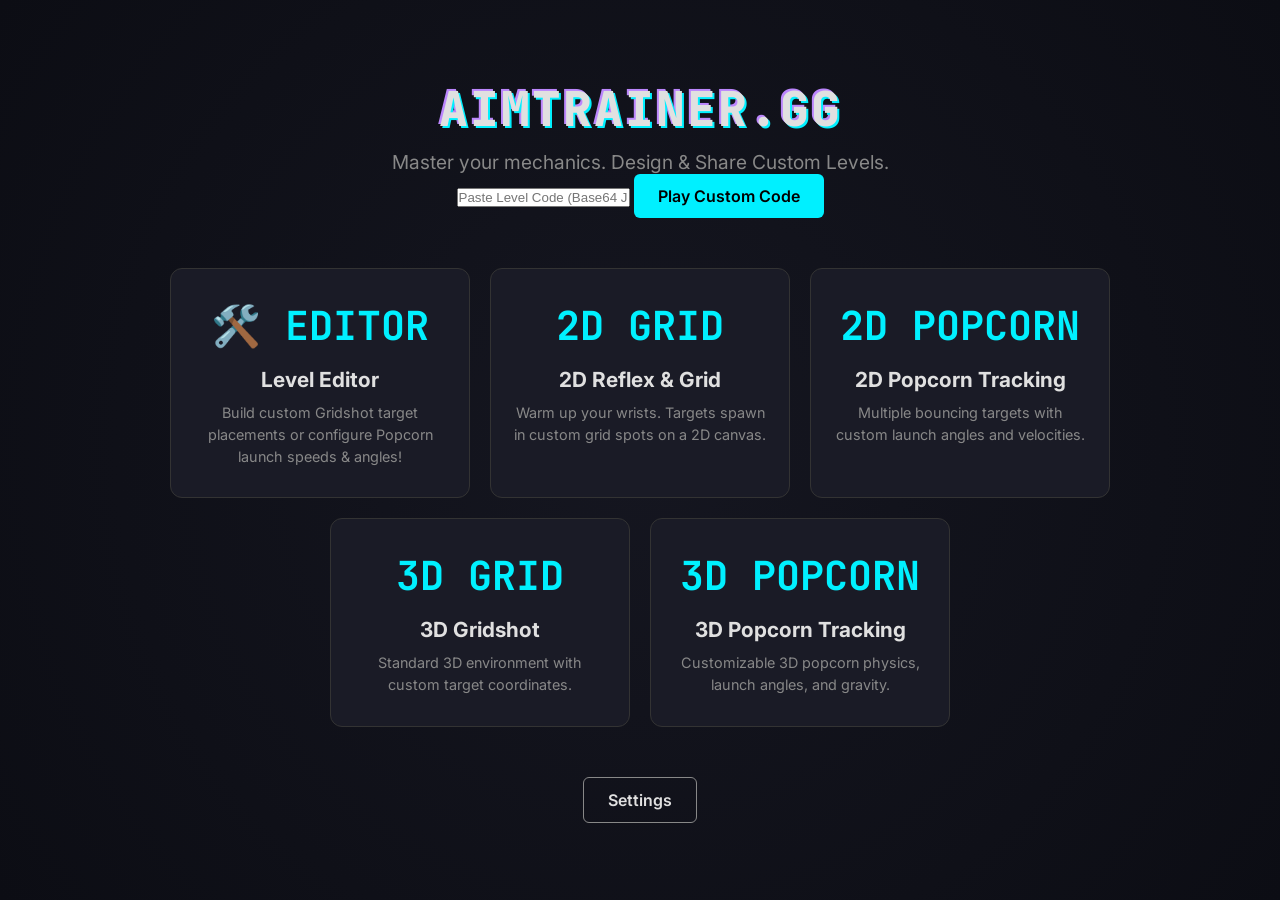
==== commit d8973b3e: "Revise game mode descriptions and clean up settings Updated descriptions for various game modes and " ====
--- a/index.html
+++ b/index.html
@@ -21,39 +21,39 @@
         </div>
         
         <main class="mode-selection">
+            <a href="editor.html" class="mode-card highlight-card">
+                <div class="mode-icon">🛠️ EDITOR</div>
+                <h2>Level Editor</h2>
+                <p>Build custom Gridshot target placements or configure Popcorn launch speeds & angles!</p>
+            </a>
+
             <a href="2d.html?mode=grid" class="mode-card">
                 <div class="mode-icon">2D GRID</div>
                 <h2>2D Reflex & Grid</h2>
-                <p>Warm up your wrists. Targets spawn in a fixed 8x8 possibility box on a 2D canvas.</p>
+                <p>Warm up your wrists. Targets spawn in custom grid spots on a 2D canvas.</p>
             </a>
 
             <a href="2d.html?mode=tracking" class="mode-card">
                 <div class="mode-icon">2D POPCORN</div>
                 <h2>2D Popcorn Tracking</h2>
-                <p>Multiple targets popping and bouncing with gravity like popcorn poppers.</p>
+                <p>Multiple bouncing targets with custom launch angles and velocities.</p>
             </a>
             
             <a href="3d.html?mode=grid" class="mode-card">
                 <div class="mode-icon">3D GRID</div>
                 <h2>3D Gridshot</h2>
-                <p>Standard 3D environment. Targets spawn on a custom 8x8 wall grid in front of you.</p>
+                <p>Standard 3D environment with custom target coordinates.</p>
             </a>
 
             <a href="3d.html?mode=tracking" class="mode-card">
                 <div class="mode-icon">3D POPCORN</div>
                 <h2>3D Popcorn Tracking</h2>
-                <p>Classic 3D popcorn tracking drill with bouncing spheres and gun recoil.</p>
-            </a>
-
-            <a href="3d.html?mode=360" class="mode-card">
-                <div class="mode-icon">360°</div>
-                <h2>3D 360 Flick</h2>
-                <p>Full awareness. Targets spawn all around you. Constant mouse movement required.</p>
+                <p>Customizable 3D popcorn physics, launch angles, and gravity.</p>
             </a>
         </main>
         
         <div class="hub-footer">
-             <button id="open-settings-hub" class="btn primary-btn">Settings & Level Coder</button>
+             <button id="open-settings-hub" class="btn secondary-btn">Settings</button>
         </div>
     </div>
 
@@ -61,7 +61,7 @@
     <div id="settings-overlay" class="modal-overlay hidden">
         <div class="modal-content settings-modal">
             <div class="modal-header">
-                <h2>Game Settings & Level Designer</h2>
+                <h2>Game Settings</h2>
                 <button id="close-settings" class="close-btn">&times;</button>
             </div>
             
@@ -69,14 +69,11 @@
                 <button class="tab-btn active" data-tab="sens">Mouse</button>
                 <button class="tab-btn" data-tab="crosshair">Crosshair</button>
                 <button class="tab-btn" data-tab="target">Target Design</button>
-                <button class="tab-btn" data-tab="arena">Arena / Physics</button>
-                <button class="tab-btn" data-tab="designer">Level Coder</button>
                 <button class="tab-btn" data-tab="display">Display</button>
                 <button class="tab-btn" data-tab="audio">Audio</button>
             </div>
             
             <div class="tab-content-container">
-                <!-- Sens Tab -->
                 <div id="tab-sens" class="tab-pane active">
                     <div class="setting-group">
                         <label>Base Sensitivity (Multiplier)</label>
@@ -87,147 +84,32 @@
                     </div>
                 </div>
                 
-                <!-- Crosshair Tab -->
                 <div id="tab-crosshair" class="tab-pane">
-                    <div class="crosshair-preview-box">
-                        <div id="crosshair-preview"></div>
-                    </div>
-                    <div class="setting-group">
-                        <label>Style</label>
-                        <select id="xhair-style">
-                            <option value="cross">Classic Cross (+)</option>
-                            <option value="dot">Dot Only</option>
-                            <option value="circle">Circle</option>
-                            <option value="crossdot">Cross + Dot</option>
-                        </select>
-                    </div>
-                    <div class="setting-group">
-                        <label>Color</label>
-                        <input type="color" id="xhair-color" value="#00ffff">
-                    </div>
-                    <div class="setting-group">
-                        <label>Length</label>
-                        <input type="range" id="xhair-length" min="2" max="30" value="10">
-                    </div>
-                    <div class="setting-group">
-                        <label>Thickness</label>
-                        <input type="range" id="xhair-thickness" min="1" max="10" value="2">
-                    </div>
-                    <div class="setting-group">
-                        <label>Gap</label>
-                        <input type="range" id="xhair-gap" min="0" max="20" value="5">
-                    </div>
+                    <div class="crosshair-preview-box"><div id="crosshair-preview"></div></div>
+                    <div class="setting-group"><label>Style</label><select id="xhair-style"><option value="cross">Classic Cross (+)</option><option value="dot">Dot Only</option><option value="circle">Circle</option><option value="crossdot">Cross + Dot</option></select></div>
+                    <div class="setting-group"><label>Color</label><input type="color" id="xhair-color" value="#00ffff"></div>
+                    <div class="setting-group"><label>Length</label><input type="range" id="xhair-length" min="2" max="30" value="10"></div>
+                    <div class="setting-group"><label>Thickness</label><input type="range" id="xhair-thickness" min="1" max="10" value="2"></div>
+                    <div class="setting-group"><label>Gap</label><input type="range" id="xhair-gap" min="0" max="20" value="5"></div>
                 </div>
 
-                <!-- Target Design Tab -->
                 <div id="tab-target" class="tab-pane">
-                    <div class="setting-group">
-                        <label>Target Shape</label>
-                        <select id="target-shape">
-                            <option value="square">Squares / Cubes</option>
-                            <option value="circle">Circles / Spheres</option>
-                        </select>
-                    </div>
-                    <div class="setting-group">
-                        <label>Target Pattern / Texture</label>
-                        <select id="target-pattern">
-                            <option value="grid">Grid Design (Default)</option>
-                            <option value="solid">Solid Color</option>
-                        </select>
-                    </div>
-                    <div class="setting-group">
-                        <label>Target Color</label>
-                        <input type="color" id="target-color" value="#00f0ff">
-                    </div>
-                    <div class="setting-group">
-                        <label>Target Size (%)</label>
-                        <div class="slider-group">
-                            <input type="range" id="target-size" min="30" max="150" value="100">
-                            <span id="target-size-display">100%</span>
-                        </div>
-                    </div>
-                    <div class="setting-group checkbox-group">
-                        <input type="checkbox" id="show-target-hitboxes">
-                        <label for="show-target-hitboxes">Show Hitboxes (Red Outline)</label>
-                    </div>
-                </div>
-
-                <!-- Arena Level Designer Tab -->
-                <div id="tab-arena" class="tab-pane">
-                    <div class="setting-group">
-                        <label>Possibox Size / Scale (%)</label>
-                        <div class="slider-group">
-                            <input type="range" id="arena-scale" min="40" max="150" value="100">
-                            <span id="arena-scale-display">100%</span>
-                        </div>
-                    </div>
-                    <div class="setting-group">
-                        <label>Target Distance (3D Only)</label>
-                        <div class="slider-group">
-                            <input type="range" id="arena-dist" min="10" max="50" value="20">
-                            <span id="arena-dist-display">20m</span>
-                        </div>
-                    </div>
-                    <div class="setting-group">
-                        <label>Gravity / Popcorn Bounce Force</label>
-                        <div class="slider-group">
-                            <input type="range" id="arena-gravity" min="500" max="2500" step="100" value="1200">
-                            <span id="arena-gravity-display">1200</span>
-                        </div>
-                    </div>
-                    <div class="setting-group checkbox-group">
-                        <input type="checkbox" id="show-gun" checked>
-                        <label for="show-gun">Show 3D Gun Model</label>
-                    </div>
-                </div>
-
-                <!-- Level Coder Tab -->
-                <div id="tab-designer" class="tab-pane">
-                    <div class="setting-group">
-                        <label>Export Custom Level Code (Base64 JSON)</label>
-                        <div style="display: flex; gap: 10px;">
-                            <input type="text" id="export-code-input" readonly style="flex: 1; padding: 8px; background: #222; border: 1px solid #444; color: #00f0ff; font-family: monospace; border-radius: 4px;">
-                            <button id="copy-code-btn" class="btn primary-btn" style="padding: 8px 15px;">Copy</button>
-                        </div>
-                        <p style="font-size: 0.8rem; color: #888; margin-top: 5px;">Share this code with friends so they can play your exact level setup!</p>
-                    </div>
-                    <hr style="border: 1px solid #333; margin: 20px 0;">
-                    <div class="setting-group">
-                        <label>Import Level Code (Paste Base64 JSON)</label>
-                        <textarea id="import-code-input" placeholder="Paste Base64 level code here..." style="width: 100%; height: 70px; padding: 8px; background: #222; border: 1px solid #444; color: white; font-family: monospace; border-radius: 4px; resize: none;"></textarea>
-                        <button id="load-code-btn" class="btn primary-btn" style="margin-top: 10px; width: 100%;">Load & Play Level Code</button>
-                    </div>
+                    <div class="setting-group"><label>Target Shape</label><select id="target-shape"><option value="square">Squares / Cubes</option><option value="circle">Circles / Spheres</option></select></div>
+                    <div class="setting-group"><label>Target Pattern / Texture</label><select id="target-pattern"><option value="grid">Grid Design (Default)</option><option value="solid">Solid Color</option></select></div>
+                    <div class="setting-group"><label>Target Color</label><input type="color" id="target-color" value="#00f0ff"></div>
+                    <div class="setting-group"><label>Target Size (%)</label><div class="slider-group"><input type="range" id="target-size" min="30" max="150" value="100"><span id="target-size-display">100%</span></div></div>
+                    <div class="setting-group checkbox-group"><input type="checkbox" id="show-target-hitboxes"><label for="show-target-hitboxes">Show Hitboxes (Red Outline)</label></div>
                 </div>
                 
-                <!-- Display Tab -->
                 <div id="tab-display" class="tab-pane">
-                    <div class="setting-group">
-                        <label>3D Field of View (FOV)</label>
-                        <div class="slider-group">
-                             <input type="range" id="fov-slider" min="60" max="120" value="90">
-                             <span id="fov-display">90</span>
-                        </div>
-                    </div>
-                     <div class="setting-group checkbox-group">
-                        <input type="checkbox" id="show-fps" checked>
-                        <label for="show-fps">Show FPS Counter</label>
-                    </div>
-                    <div class="setting-group checkbox-group">
-                        <input type="checkbox" id="show-hitmarker" checked>
-                        <label for="show-hitmarker">Show Hitmarker</label>
-                    </div>
+                    <div class="setting-group"><label>3D Field of View (FOV)</label><div class="slider-group"><input type="range" id="fov-slider" min="60" max="120" value="90"><span id="fov-display">90</span></div></div>
+                    <div class="setting-group checkbox-group"><input type="checkbox" id="show-fps" checked><label for="show-fps">Show FPS Counter</label></div>
+                    <div class="setting-group checkbox-group"><input type="checkbox" id="show-hitmarker" checked><label for="show-hitmarker">Show Hitmarker</label></div>
                 </div>
                 
-                <!-- Audio Tab -->
                 <div id="tab-audio" class="tab-pane">
-                    <div class="setting-group">
-                        <label>Master Volume</label>
-                        <input type="range" id="vol-master" min="0" max="100" value="50">
-                    </div>
-                     <div class="setting-group">
-                        <label>Hit Sound (Ding)</label>
-                        <input type="range" id="vol-hit" min="0" max="100" value="80">
-                    </div>
+                    <div class="setting-group"><label>Master Volume</label><input type="range" id="vol-master" min="0" max="100" value="50"></div>
+                    <div class="setting-group"><label>Hit Sound (Ding)</label><input type="range" id="vol-hit" min="0" max="100" value="80"></div>
                 </div>
             </div>
         </div>
@@ -238,7 +120,6 @@
     <script>
         document.getElementById('open-settings-hub').addEventListener('click', () => {
             document.getElementById('settings-overlay').classList.remove('hidden');
-            window.SettingsManager.updateExportCode();
         });
         document.getElementById('close-settings').addEventListener('click', () => {
             document.getElementById('settings-overlay').classList.add('hidden');
